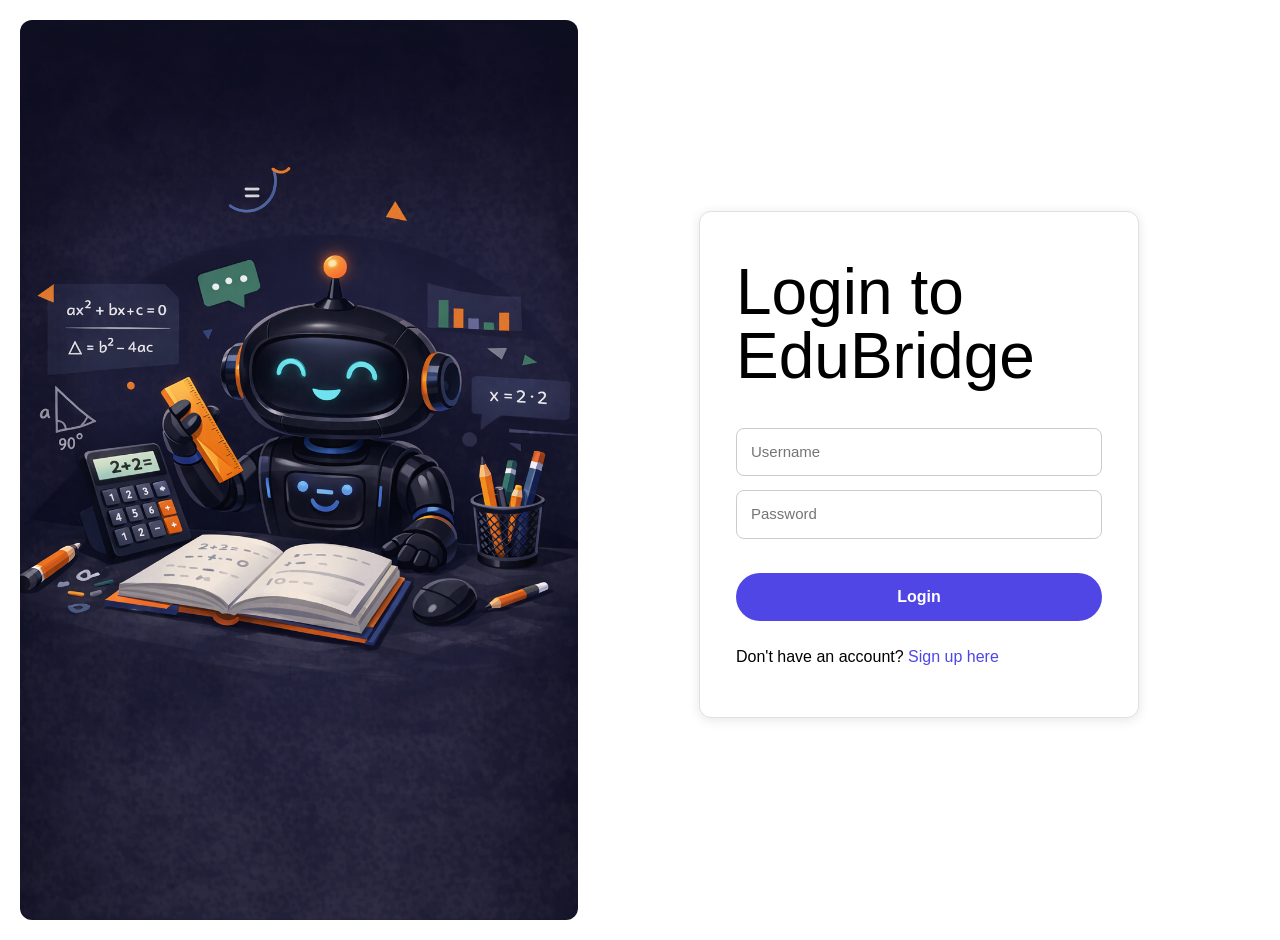
==== login.html @ 18ebe997 "initial project files" ====
<!DOCTYPE html>
<html lang="en">
<head>
  <meta charset="UTF-8">
  <meta name="viewport" content="width=device-width, initial-scale=1.0">
  <title>Login - EduBridge</title>
  <link rel="stylesheet" href="css/style.css">
</head>
<body>

  <div class="page-layout">

    <!-- Left Image -->
    <div class="page-banner">
      <img src="assets/edubridge_robot.png" alt="EduBridge" style="border-radius:12px;">
    </div>

    <!-- Right Content -->
    <div class="page-content">
      <div class="container">
        <div class="card">
          <h1>Login to EduBridge</h1>
          <form action="dashboard.html" method="post" class="login-form">
            <input type="text" name="username" placeholder="Username" required>
            <input type="password" name="password" placeholder="Password" required>
            <button type="submit" class="btn-primary">Login</button>
          </form>
          <p>Don't have an account? <a href="signup.html">Sign up here</a></p>
        </div>
      </div>
    </div>

  </div>

</body>
</html>
---- css/style.css ----
/* ============================
   GLOBAL STYLES
============================ */
body {
  font-family: Inter, Arial, sans-serif;
  background: #F5F5F5;
  margin: 0;
  padding: 20px;
  color: #000000;
}

.container {
  width: 100%;
  max-width: 420px;
}

.center {
  text-align: center;
}

/* ============================
   HEADINGS
============================ */
h1, h2, h3 {
  font-family: "Circular Std", Arial, sans-serif;
  margin-bottom: 16px;
}

h1 {
  font-size: 28px;
  font-weight: bold;
}

h2 {
  font-size: 22px;
  font-weight: 600;
}

/* ============================
   BUTTONS
============================ */
.btn-primary {
  display: inline-block;
  background: #4A5AE2;
  color: white;
  padding: 12px 20px;
  border-radius: 8px;
  text-decoration: none;
  font-weight: 600;
  margin-top: 20px;
}

.btn-primary:hover {
  background: #3A4AC0;
}

.btn-secondary {
  background: #F5A623;
  color: white;
  padding: 12px 20px;
  border-radius: 8px;
  text-decoration: none;
  font-weight: 600;
}

/* ============================
   CARDS
============================ */
.card {
  background: white;
  padding: 16px;
  border-radius: 8px;
  margin-bottom: 12px;
  border: 1px solid #E0E0E0;
}

/* ============================
   CHATBOX
============================ */
.chat-box {
  height: 300px;
  overflow-y: auto;
  background: white;
  padding: 12px;
  border-radius: 8px;
  border: 1px solid #DDD;
  margin-bottom: 12px;
}

.chat-input {
  display: flex;
  gap: 10px;
}

.chat-input input {
  flex: 1;
  padding: 12px;
  border-radius: 8px;
  border: 1px solid #CCC;
}

/* ============================
   LESSON LIST
============================ */
.lesson-item {
  background: white;
  padding: 16px;
  border-radius: 8px;
  margin-bottom: 10px;
  border: 1px solid #DDD;
  cursor: pointer;
}

.lesson-item:hover {
  background: #F0F0FF;
}

/* ================================
   EDUBRIDGE DESIGN SYSTEM
   ================================ */

/* Google Fonts Import */
@import url('https://fonts.googleapis.com/css2?family=Onest:wght@400;500;700&family=Inter:wght@400;500;700&display=swap');

/* ================================
   CSS VARIABLES
   ================================ */
:root {
  /* Primary Colors */
  --primary:    #4F46E5;
  --primary-1:  #4F46E5;
  --primary-2:  #9B9BFF;
  --primary-3:  #CCDAFF;
  --primary-4:  #F5ECFF;

  /* Secondary Colors */
  --secondary-1: #FF9E00;
  --secondary-2: #FFD899;
  --secondary-3: #FFECCC;
  --secondary-4: #FFFBE5;

  /* Background & Text */
  --background: #FFFFFF;
  --text-dark:  #000000;
  --text-light: #FFFFFF;
  --text-muted: #CCCCCC;

  /* Typography */
  --font-heading: 'Onest', sans-serif;
  --font-body:    'Inter', sans-serif;
}

/* ================================
   RESET & BASE
   ================================ */
* {
  margin: 0;
  padding: 0;
  box-sizing: border-box;
}

body {
  font-family: var(--font-body);
  background-color: var(--background);
  color: var(--text-dark);
}

/* ================================
   TYPOGRAPHY
   ================================ */
h1, h2, h3, h4, h5, h6 {
  font-family: var(--font-heading);
  font-weight: 400;
  line-height: 100%;
  letter-spacing: 0%;
}

h1 { font-size: 64px; }
h2 { font-size: 48px; }
h3 { font-size: 40px; }
h4 { font-size: 32px; }
h5 { font-size: 24px; }
h6 { font-size: 20px; }

p, input, button, a, span, label {
  font-family: var(--font-body);
  font-size: 16px;
  line-height: 150%;
}

/* ================================
   BUTTONS
   ================================ */

/* Primary Button */
.btn-primary {
  background-color: var(--primary);
  color: var(--text-light);
  border: none;
  padding: 12px 24px;
  border-radius: 999px;
  font-family: var(--font-body);
  font-size: 16px;
  cursor: pointer;
  transition: background-color 0.2s;
}

.btn-primary:hover {
  background-color: var(--primary-2);
}

/* Secondary Button */
.btn-secondary {
  background-color: var(--secondary-1);
  color: var(--text-light);
  border: none;
  padding: 12px 24px;
  border-radius: 999px;
  font-family: var(--font-body);
  font-size: 16px;
  cursor: pointer;
  transition: background-color 0.2s;
}

.btn-secondary:hover {
  background-color: var(--secondary-2);
  color: var(--text-dark);
}

/* Disabled Button */
.btn-disabled,
button:disabled {
  background-color: var(--text-muted);
  color: var(--text-dark);
  border: none;
  padding: 12px 24px;
  border-radius: 999px;
  font-size: 16px;
  cursor: not-allowed;
}

/* ================================
   TOPBAR
   ================================ */
header {
  background-color: var(--text-dark);
  color: var(--text-light);
  padding: 10px 16px;
  font-size: 14px;
  font-family: var(--font-body);
}

/* ================================
   LAYOUT
   ================================ */
.container {
  width: 100%;
  max-width: 480px;
  margin: 0 auto;
  padding: 20px;
}

/* ================================
   CARD
   ================================ */
.card {
  background-color: var(--background);
  padding: 48px 36px;
  border-radius: 12px;
  box-shadow: 0 2px 12px rgba(0, 0, 0, 0.1);
  display: flex;
  flex-direction: column;
  gap: 24px;
}

/* ================================
   FORMS (Login & Signup)
   ================================ */
.login-form,
.signup-form {
  display: flex;
  flex-direction: column;
  gap: 12px;
}

input[type="text"],
input[type="email"],
input[type="password"] {
  width: 100%;
  padding: 12px 14px;
  border: 1px solid var(--text-muted);
  border-radius: 8px;
  font-size: 15px;
  font-family: var(--font-body);
  outline: none;
  transition: border-color 0.2s;
}

input[type="text"]:focus,
input[type="email"]:focus,
input[type="password"]:focus {
  border-color: var(--primary);
}

/* ================================
   DASHBOARD
   ================================ */
.dashboard-card {
  border: 2px solid var(--primary);
  border-radius: 10px;
  padding: 20px;
  margin-top: 16px;
  display: flex;
  flex-direction: column;
  gap: 16px;
}

.progress-section {
  display: flex;
  flex-direction: column;
  gap: 8px;
}

.progress-header {
  display: flex;
  justify-content: space-between;
  font-size: 15px;
  font-family: var(--font-body);
}

.progress-bar {
  width: 100%;
  height: 10px;
  background-color: var(--primary-3);
  border-radius: 6px;
  overflow: hidden;
}

.progress-fill {
  height: 100%;
  background-color: var(--primary);
  border-radius: 6px;
  transition: width 0.4s ease;
}

hr {
  border: none;
  border-top: 1px solid var(--text-muted);
}

.course-list {
  display: flex;
  flex-direction: column;
  gap: 14px;
}

.course-item {
  padding: 16px 18px;
  border: 1px solid var(--text-muted);
  border-radius: 10px;
  font-size: 15px;
  background-color: var(--background);
  cursor: pointer;
  transition: background-color 0.2s, border-color 0.2s;
}

.course-item:hover {
  background-color: var(--primary-4);
  border-color: var(--primary);
}

/* ================================
   QUIZ PAGE
   ================================ */
.question {
  font-size: 16px;
  text-align: center;
  margin-bottom: 24px;
  font-family: var(--font-body);
  color: var(--text-dark);
}

.quiz-form {
  display: flex;
  flex-direction: column;
  gap: 14px;
}

.option {
  display: flex;
  align-items: center;
  gap: 12px;
  padding: 16px 18px;
  border: 1px solid var(--text-muted);
  border-radius: 10px;
  cursor: pointer;
  font-size: 15px;
  background-color: var(--background);
  transition: background-color 0.2s, border-color 0.2s;
}

.option:hover {
  background-color: var(--primary-4);
  border-color: var(--primary);
}

.option input[type="radio"] {
  display: none;
}

.option input[type="radio"]:checked + span {
  font-weight: bold;
  color: var(--primary);
}

/* ================================
   CHATBOT PAGE
   ================================ */
.chatbot-layout {
  display: flex;
  flex-direction: row;
  height: calc(100vh - 40px);
}

.chatbot-banner {
  width: 45%;
  background-color: var(--text-muted);
  display: flex;
  align-items: center;
  justify-content: center;
  overflow: hidden;
}

.chatbot-banner img {
  width: 100%;
  height: 100%;
  object-fit: cover;
}

.chatbot-panel {
  width: 55%;
  display: flex;
  flex-direction: column;
  padding: 24px;
  gap: 12px;
}

.chatbot-panel h1 {
  text-align: center;
  font-size: 22px;
  font-family: var(--font-heading);
}

.chatbot-panel hr {
  border: none;
  border-top: 1px solid var(--text-muted);
}

#chat-box {
  flex: 1;
  overflow-y: auto;
  display: flex;
  flex-direction: column;
  gap: 12px;
  padding: 8px 0;
}

.message-row {
  display: flex;
  align-items: flex-start;
  gap: 10px;
}

.message-row.user {
  flex-direction: row;
}

.message-row.ai {
  flex-direction: row-reverse;
}

.avatar {
  width: 36px;
  height: 36px;
  border-radius: 50%;
  background-color: var(--primary-3);
  flex-shrink: 0;
}

.message-row.ai .avatar {
  background-color: var(--secondary-2);
}

.bubble {
  padding: 10px 14px;
  border: 1px solid var(--text-muted);
  border-radius: 10px;
  font-size: 14px;
  max-width: 70%;
  background-color: var(--background);
  font-family: var(--font-body);
}

.chat-input {
  display: flex;
  gap: 10px;
}

#user-input {
  flex: 1;
  padding: 12px 14px;
  border: 1px solid var(--text-muted);
  border-radius: 8px;
  font-size: 14px;
  font-family: var(--font-body);
  outline: none;
}

#user-input:focus {
  border-color: var(--primary);
}

#send-btn {
  padding: 12px 20px;
  border: none;
  border-radius: 999px;
  background-color: var(--primary);
  color: var(--text-light);
  font-size: 14px;
  font-family: var(--font-body);
  cursor: pointer;
  transition: background-color 0.2s;
}

#send-btn:hover {
  background-color: var(--primary-2);
}

/* ================================
   LINKS
   ================================ */
a {
  color: var(--primary);
  text-decoration: none;
}

a:hover {
  text-decoration: underline;
}

/* ================================
   DASHBOARD - PROGRESS PAGE
   ================================ */

.dashboard-container {
  max-width: 1200px;
  margin: 0 auto;
  padding: 32px;
  display: flex;
  flex-direction: column;
  gap: 24px;
}

.dashboard-subtitle {
  margin-top: -16px;
  font-size: 14px;
  color: var(--text-muted);
}

/* Stat Cards Grid */
.stats-grid {
  display: grid;
  grid-template-columns: 1fr 1fr;
  gap: 16px;
}

.stat-card {
  border: 1px solid var(--text-muted);
  border-radius: 12px;
  padding: 24px;
  display: flex;
  flex-direction: column;
  gap: 8px;
}

.stat-icon {
  font-size: 20px;
}

.stat-card h2 {
  font-size: 32px;
  font-family: var(--font-heading);
  font-weight: 700;
}

.stat-card p {
  font-size: 14px;
  color: var(--text-muted);
}

/* This Week Chart */
.week-card {
  border: 1px solid var(--text-muted);
  border-radius: 12px;
  padding: 24px;
  display: flex;
  flex-direction: column;
  gap: 16px;
}

.week-chart {
  display: flex;
  align-items: flex-end;
  justify-content: space-between;
  height: 120px;
  gap: 8px;
}

.day-bar {
  flex: 1;
  display: flex;
  flex-direction: column;
  align-items: center;
  justify-content: flex-end;
  height: 100%;
  gap: 6px;
}

.bar {
  width: 100%;
  background-color: var(--primary);
  border-radius: 6px 6px 0 0;
  min-height: 8px;
}

.day-bar span {
  font-size: 12px;
  color: var(--text-muted);
}

/* By Subject */
.subject-section {
  display: flex;
  flex-direction: column;
  gap: 16px;
}

.subject-item {
  display: flex;
  flex-direction: column;
  gap: 6px;
}

.subject-header {
  display: flex;
  align-items: center;
  gap: 10px;
}

.subject-icon {
  width: 32px;
  height: 32px;
  border-radius: 8px;
  background-color: var(--primary-3);
  display: flex;
  align-items: center;
  justify-content: center;
  font-size: 16px;
}

.subject-name {
  flex: 1;
  font-size: 15px;
  font-weight: 500;
}

.subject-percent {
  font-size: 14px;
  color: var(--text-muted);
}

.subject-bar {
  width: 100%;
  height: 8px;
  background-color: var(--primary-3);
  border-radius: 999px;
  overflow: hidden;
}

.subject-fill {
  height: 100%;
  background-color: var(--primary);
  border-radius: 999px;
}

/* Locked subject */
.subject-locked {
  opacity: 0.5;
  pointer-events: none;
}

.subject-locked .subject-icon {
  background-color: var(--text-muted);
}

.subject-locked .subject-bar {
  background-color: var(--text-muted);
}

/* Coming Soon badge */
.coming-soon-badge {
  font-size: 11px;
  padding: 3px 10px;
  border-radius: 999px;
  border: 1px solid var(--text-muted);
  color: var(--text-muted);
  font-family: var(--font-body);
}


/* ================================
   LESSON PAGE
   ================================ */

.lesson-container {
  max-width: 680px;
  margin: 0 auto;
  padding: 32px;
  display: flex;
  flex-direction: column;
  gap: 24px;
}

.level-selector {
  display: flex;
  gap: 12px;
}

.level-btn {
  padding: 10px 20px;
  border: 1px solid var(--text-muted);
  border-radius: 999px;
  background-color: var(--background);
  font-family: var(--font-body);
  font-size: 14px;
  cursor: pointer;
  transition: all 0.2s;
}

.level-btn:hover {
  border-color: var(--primary);
  color: var(--primary);
}

.active-level {
  background-color: var(--primary);
  color: var(--text-light);
  border-color: var(--primary);
}

.lesson-card {
  border: 1px solid var(--text-muted);
  border-radius: 12px;
  padding: 32px;
  display: flex;
  flex-direction: column;
  gap: 16px;
}

.level-tag {
  font-size: 12px;
  padding: 4px 12px;
  border-radius: 999px;
  background-color: var(--primary-3);
  color: var(--primary);
  width: fit-content;
  font-family: var(--font-body);
}

.lesson-example {
  background-color: var(--primary-4);
  border-left: 3px solid var(--primary);
  padding: 12px 16px;
  border-radius: 6px;
  font-size: 14px;
}

/* ================================
   ONBOARDING PAGE
   ================================ */

.onboarding-container {
  max-width: 620px;
  margin: 60px auto;
  padding: 24px;
}

.onboarding-progress-bar {
  width: 100%;
  height: 6px;
  background-color: var(--primary-3);
  border-radius: 999px;
  overflow: hidden;
}

.onboarding-progress-fill {
  height: 100%;
  background-color: var(--primary);
  border-radius: 999px;
  transition: width 0.4s ease;
}

.quiz-options {
  display: flex;
  flex-direction: column;
  gap: 12px;
}

.option-btn {
  width: 100%;
  padding: 14px 18px;
  text-align: left;
  border: 1px solid var(--text-muted);
  border-radius: 10px;
  background-color: var(--background);
  font-family: var(--font-body);
  font-size: 15px;
  cursor: pointer;
  transition: border-color 0.2s, background-color 0.2s;
}

.option-btn:hover:not(:disabled) {
  border-color: var(--primary);
  background-color: var(--primary-4);
}

.option-correct {
  border-color: green !important;
  background-color: #e6f9ec !important;
  font-weight: bold;
}

.option-wrong {
  border-color: red !important;
  background-color: #fde8e8 !important;
}

.onboarding-feedback {
  font-size: 14px;
  font-family: var(--font-body);
  min-height: 20px;
}

.result-actions {
  display: flex;
  flex-direction: column;
  gap: 12px;
}

.btn-secondary {
  text-align: center;
}

#submit-btn:disabled {
  background-color: var(--text-muted);
  cursor: not-allowed;
}

/* ================================
   LANDING PAGE
   ================================ */


.container.center {
  display: flex;
  flex-direction: column;
  align-items: center;
  justify-content: center;
  min-height: 100vh;
  gap: 20px;
  text-align: center;
}

.container.center img {
  width: 300px;
  height: auto;
}

.brand-name {
  font-size: 14px;
  color: var(--text-muted);
  text-align: center;
  letter-spacing: 1px;
}

.container.center h1 {
  font-size: 40px;
  white-space: nowrap;
}

/* ================================
   AUTH PAGES (Login & Signup)
   ================================ */

.auth-layout {
  display: flex;
  align-items: center;
  justify-content: center;
  min-height: 100vh;
  background-color: var(--background);
}

.auth-card {
  width: 100%;
  max-width: 480px;
  padding: 48px 40px;
  border: 1px solid var(--text-muted);
  border-radius: 12px;
  display: flex;
  flex-direction: column;
  gap: 24px;
  box-shadow: 0 4px 20px rgba(0, 0, 0, 0.06);
}

.auth-card h1 {
  font-size: 28px;
  font-family: var(--font-heading);
  text-align: center;
}

.signup-form,
.login-form {
  display: flex;
  flex-direction: column;
  gap: 14px;
}

.auth-card p {
  text-align: center;
  font-size: 14px;
  color: var(--text-muted);
}

/* ================================
   SHARED TWO-COLUMN LAYOUT
   ================================ */
.page-layout {
  display: flex;
  flex-direction: row;
  min-height: 100vh;
  width: 100%;
}

.page-banner {
  width: 45%;
  position: sticky;
  top: 0;
  height: 100vh;
  overflow: hidden;
  flex-shrink: 0;
}

.page-banner img {
  width: 100%;
  height: 100%;
  object-fit: cover;
  display: block;
}

.page-content {
  width: 55%;
  display: flex;
  flex-direction: column;
  justify-content: center;
  align-items: center;
  overflow-y: auto;
  padding: 40px 20px;
}

/* Center content vertically on welcome/index page */
.page-content.center,
.page-content .container.center {
  justify-content: center;
  align-items: center;
  text-align: center;
  height: 100%;
  flex: 1;
  display: flex;
  flex-direction: column;
  gap: 20px;
}

/* Topbar inside page-content */
.page-content .topbar {
  width: 100%;
  flex-shrink: 0;
  border-radius: 12px;
}

/* Lesson container inside page-content */
.lesson-container {
  width: 100%;
  max-width: 600px;
  margin: 0 auto;
  padding: 32px 20px;
  display: flex;
  flex-direction: column;
  gap: 24px;
}
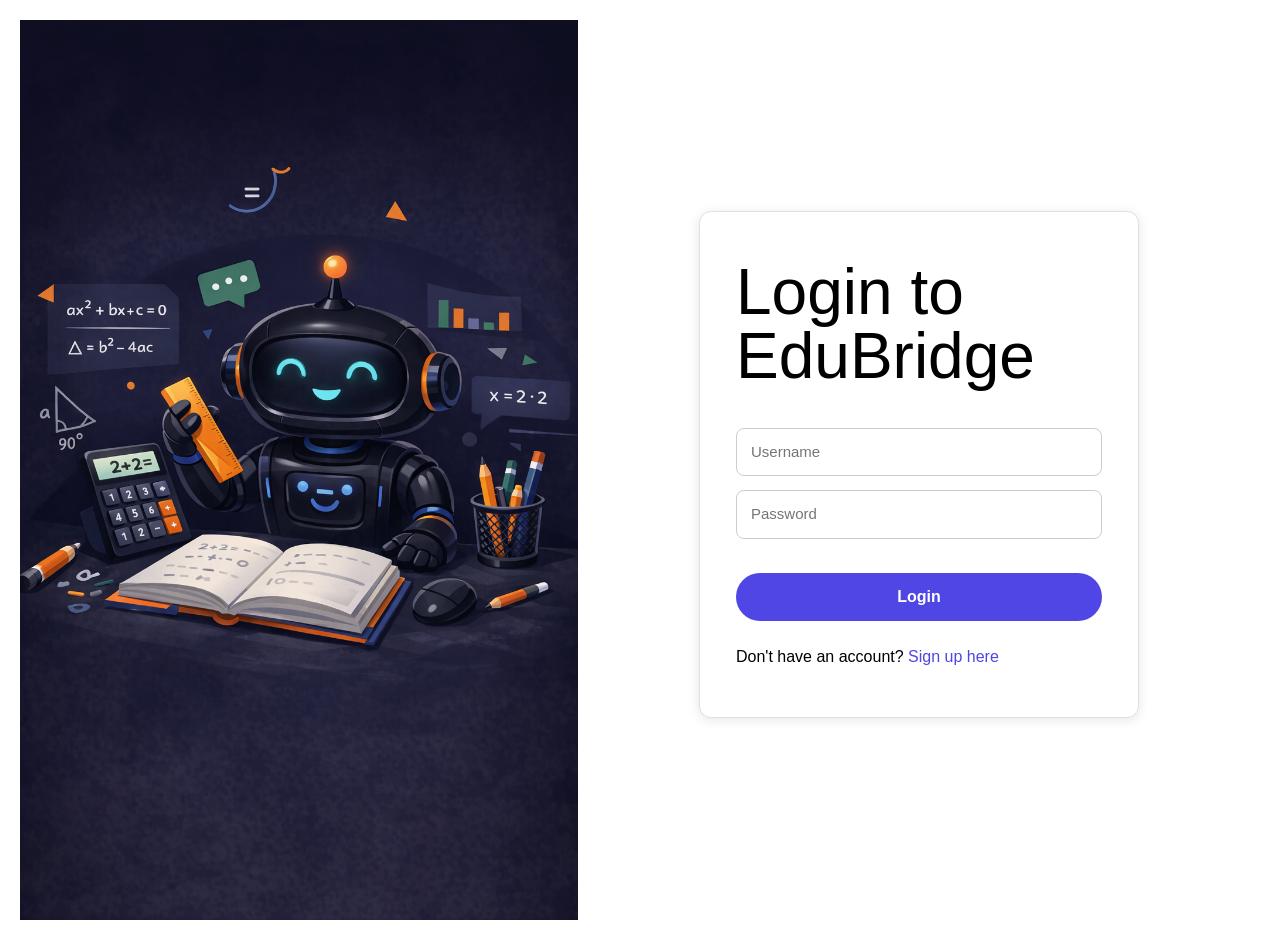
==== commit 3b2747e0: "updated login.html" ====
--- a/login.html
+++ b/login.html
@@ -12,7 +12,7 @@
 
     <!-- Left Image -->
     <div class="page-banner">
-      <img src="assets/edubridge_robot.png" alt="EduBridge" style="border-radius:12px;">
+      <img src="assets/edubridge_robot.png" alt="EduBridge">
     </div>
 
     <!-- Right Content -->
@@ -20,7 +20,7 @@
       <div class="container">
         <div class="card">
           <h1>Login to EduBridge</h1>
-          <form action="dashboard.html" method="post" class="login-form">
+          <form class="login-form">
             <input type="text" name="username" placeholder="Username" required>
             <input type="password" name="password" placeholder="Password" required>
             <button type="submit" class="btn-primary">Login</button>
@@ -32,5 +32,6 @@
 
   </div>
 
+  <script src="js/login.js"></script>
 </body>
 </html>
